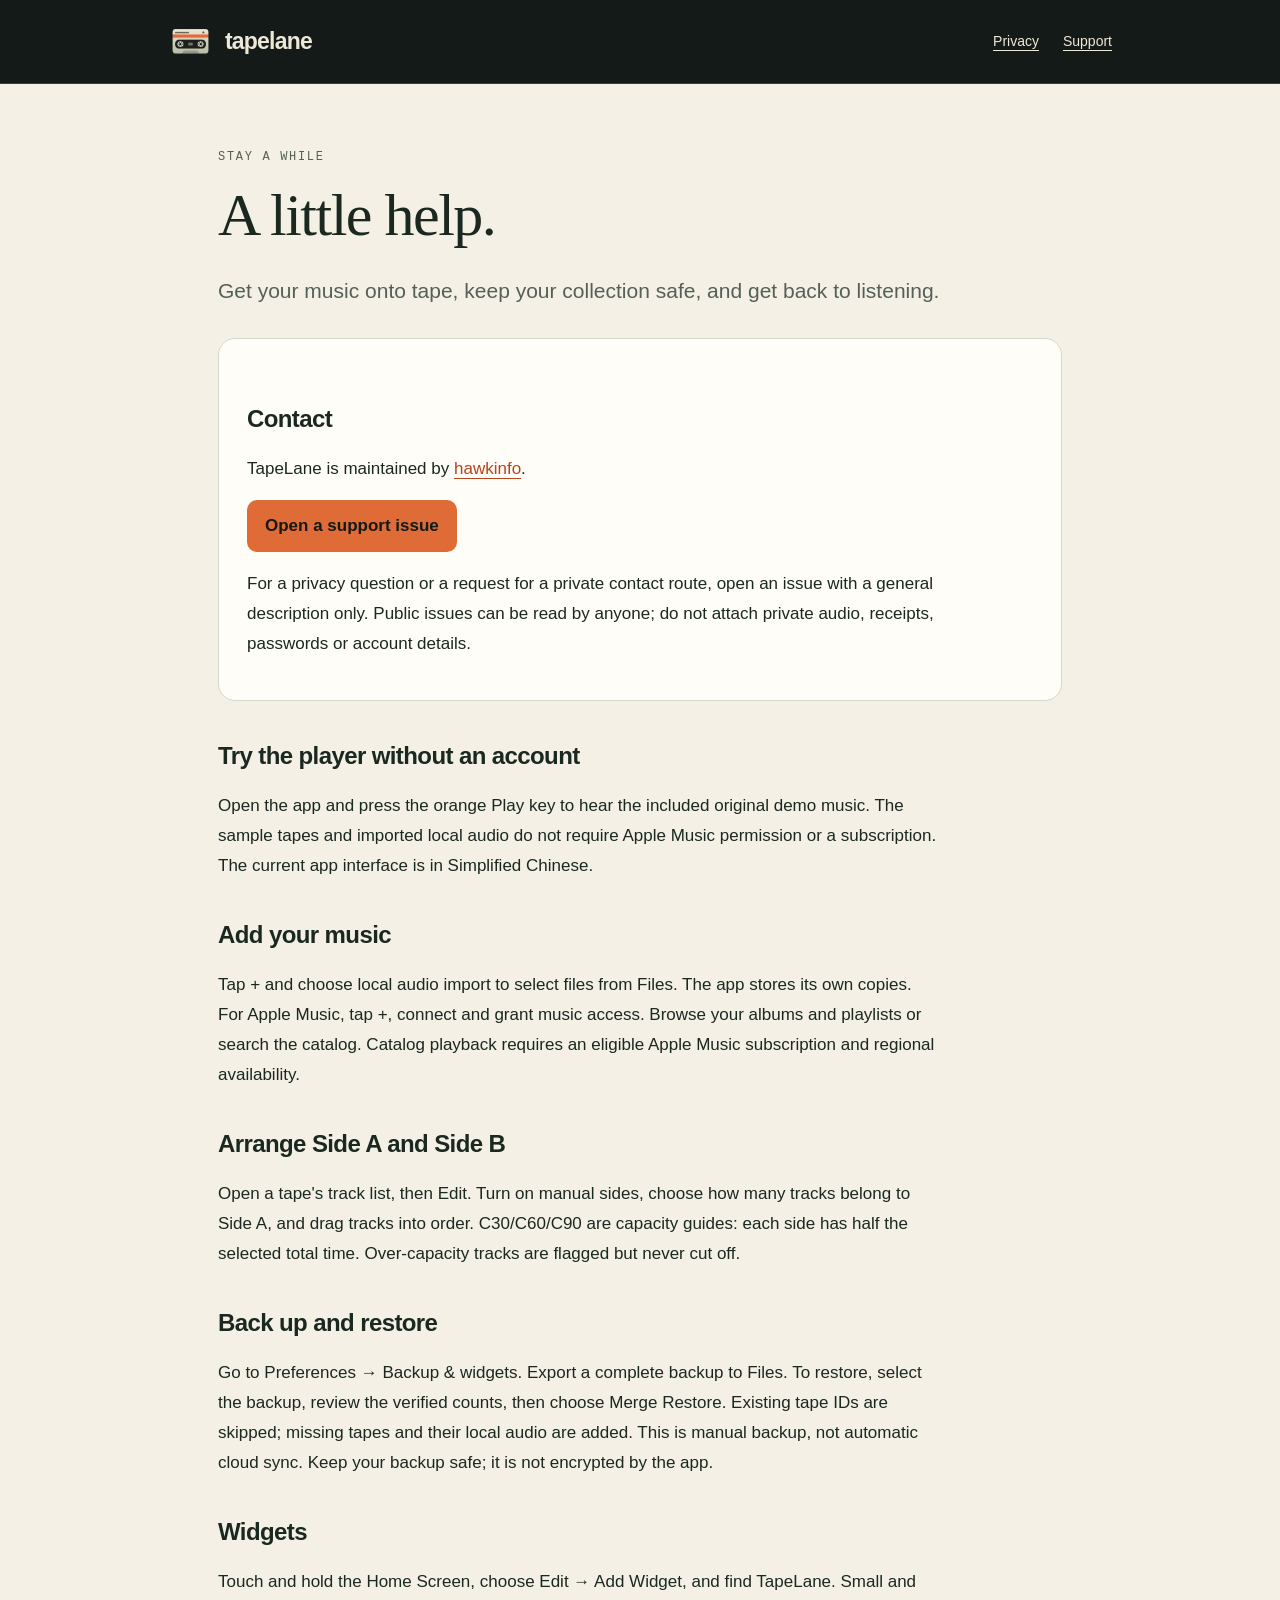
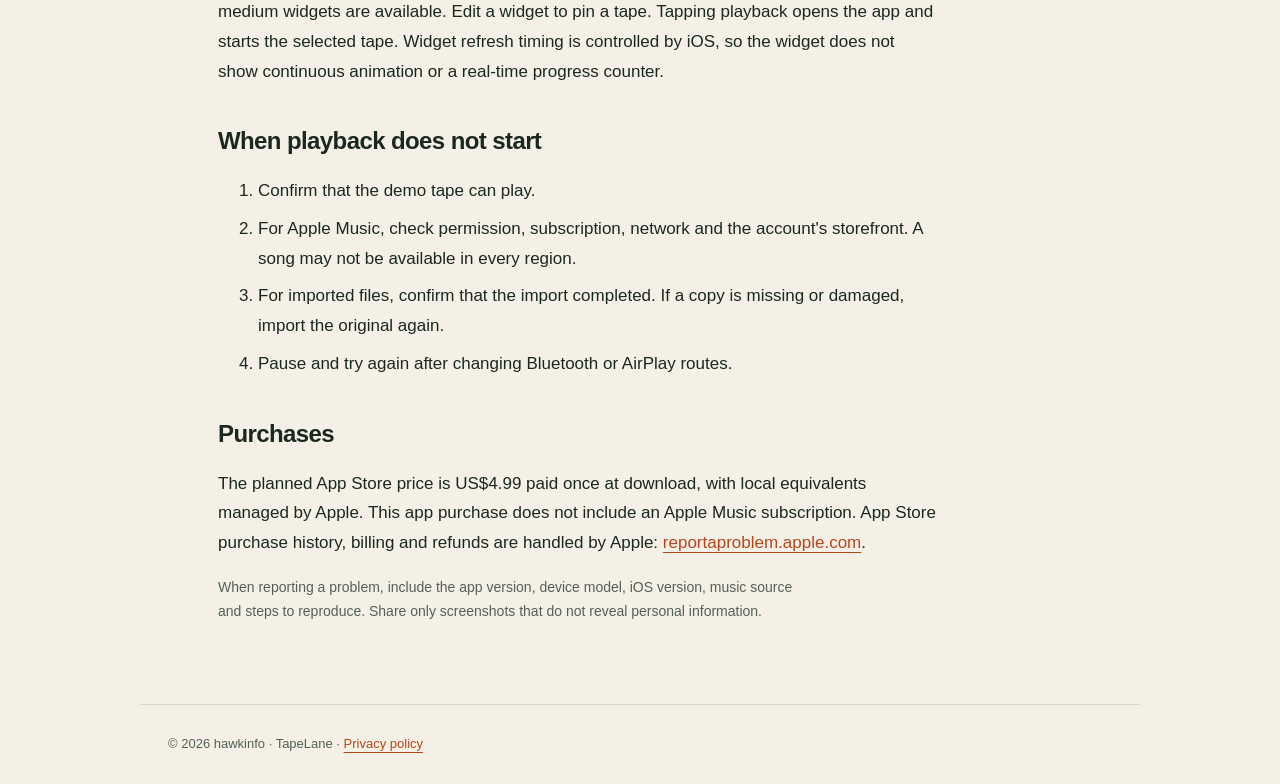
==== support/index.html @ 9ec32d36 "Publish TapeLane privacy policy and support website" ====
<!doctype html><html lang="en"><head><meta charset="utf-8"><meta name="viewport" content="width=device-width,initial-scale=1"><meta name="description" content="TapeLane support, music permission help, backup instructions and contact options."><title>TapeLane Support</title><link rel="icon" href="../assets/icon.png"><link rel="stylesheet" href="../style.css"></head><body>
<header><nav aria-label="Main"><a class="brand" href="../"><img src="../assets/icon.png" alt="">tapelane</a><a href="../privacy/">Privacy</a><a href="./" aria-current="page">Support</a></nav></header><main><p class="eyebrow">Stay a while</p><h1>A little help.</h1><p class="lead">Get your music onto tape, keep your collection safe, and get back to listening.</p>
<section id="contact" class="card"><h2>Contact</h2><p>TapeLane is maintained by <a href="https://github.com/hawkinfo">hawkinfo</a>.</p><p><a class="button" href="https://github.com/hawkinfo/TapeLane-support/issues/new">Open a support issue</a></p><p>For a privacy question or a request for a private contact route, open an issue with a general description only. Public issues can be read by anyone; do not attach private audio, receipts, passwords or account details.</p></section>
<h2>Try the player without an account</h2><p>Open the app and press the orange Play key to hear the included original demo music. The sample tapes and imported local audio do not require Apple Music permission or a subscription. The current app interface is in Simplified Chinese.</p>
<h2>Add your music</h2><p>Tap + and choose local audio import to select files from Files. The app stores its own copies. For Apple Music, tap +, connect and grant music access. Browse your albums and playlists or search the catalog. Catalog playback requires an eligible Apple Music subscription and regional availability.</p>
<h2>Arrange Side A and Side B</h2><p>Open a tape's track list, then Edit. Turn on manual sides, choose how many tracks belong to Side A, and drag tracks into order. C30/C60/C90 are capacity guides: each side has half the selected total time. Over-capacity tracks are flagged but never cut off.</p>
<h2>Back up and restore</h2><p>Go to Preferences → Backup &amp; widgets. Export a complete backup to Files. To restore, select the backup, review the verified counts, then choose Merge Restore. Existing tape IDs are skipped; missing tapes and their local audio are added. This is manual backup, not automatic cloud sync. Keep your backup safe; it is not encrypted by the app.</p>
<h2>Widgets</h2><p>Touch and hold the Home Screen, choose Edit → Add Widget, and find TapeLane. Small and medium widgets are available. Edit a widget to pin a tape. Tapping playback opens the app and starts the selected tape. Widget refresh timing is controlled by iOS, so the widget does not show continuous animation or a real-time progress counter.</p>
<h2>When playback does not start</h2><ol><li>Confirm that the demo tape can play.</li><li>For Apple Music, check permission, subscription, network and the account's storefront. A song may not be available in every region.</li><li>For imported files, confirm that the import completed. If a copy is missing or damaged, import the original again.</li><li>Pause and try again after changing Bluetooth or AirPlay routes.</li></ol>
<h2>Purchases</h2><p>The planned App Store price is US$4.99 paid once at download, with local equivalents managed by Apple. This app purchase does not include an Apple Music subscription. App Store purchase history, billing and refunds are handled by Apple: <a href="https://reportaproblem.apple.com/">reportaproblem.apple.com</a>.</p>
<p class="meta">When reporting a problem, include the app version, device model, iOS version, music source and steps to reproduce. Share only screenshots that do not reveal personal information.</p>
</main><footer>© 2026 hawkinfo · TapeLane · <a href="../privacy/">Privacy policy</a></footer></body></html>
---- style.css ----
:root{color-scheme:light dark;--bg:#f4f0e6;--ink:#1b2820;--muted:#546056;--line:#d6d8ca;--panel:#fffdf7;--accent:#b7451c}*{box-sizing:border-box}body{margin:0;background:var(--bg);color:var(--ink);font:17px/1.75 -apple-system,BlinkMacSystemFont,"Segoe UI",sans-serif}a{color:var(--accent);text-underline-offset:4px}header{background:#141a17;color:#eee8d8;border-bottom:1px solid #344038}nav{max-width:1000px;margin:auto;padding:19px 28px;display:flex;align-items:center;gap:24px;flex-wrap:wrap}nav .brand{font-size:23px;font-weight:700;letter-spacing:-.8px;color:#eee8d8;text-decoration:none;margin-right:auto;display:flex;align-items:center;gap:12px}nav img{width:45px;height:45px;border-radius:10px}nav a{color:#eee8d8;font-size:14px}main{max-width:900px;margin:64px auto 80px;padding:0 28px}h1,h2{line-height:1.25;letter-spacing:-.025em}h1{font-size:clamp(38px,6vw,60px);font-family:Georgia,serif;font-weight:500;margin:10px 0 20px}h2{font-size:24px;margin-top:40px}p,ul,ol{max-width:76ch}.eyebrow{font:12px/1.5 ui-monospace,monospace;letter-spacing:.14em;color:var(--muted);text-transform:uppercase}.lead{font-size:21px;line-height:1.6;color:var(--muted)}.card{padding:25px 28px;border:1px solid var(--line);border-radius:17px;background:var(--panel);margin:30px 0}.grid{display:grid;grid-template-columns:repeat(auto-fit,minmax(220px,1fr));gap:20px}.grid .card{margin:0}.grid h2{margin-top:0;font-size:21px}.button{display:inline-block;background:#df6c36;color:#141a17;padding:11px 18px;border-radius:10px;text-decoration:none;font-weight:600}footer{max-width:1000px;margin:0 auto;padding:28px;border-top:1px solid var(--line);color:var(--muted);font-size:13px}.meta{color:var(--muted);font-size:14px}section{scroll-margin-top:24px}code{font-size:.9em}hr{border:0;border-top:1px solid var(--line);margin:48px 0}li{margin:8px 0}.hero-icon{width:140px;height:140px;border-radius:30px;box-shadow:0 12px 32px #141a1720;margin-bottom:24px}@media(prefers-color-scheme:dark){:root{--bg:#141a17;--ink:#eee8d8;--muted:#aeb8ad;--line:#364138;--panel:#202822;--accent:#ff9d6b}}@media(max-width:600px){main{margin-top:38px}nav{gap:15px}nav .brand{width:100%}.card{padding:20px}body{font-size:16px}}
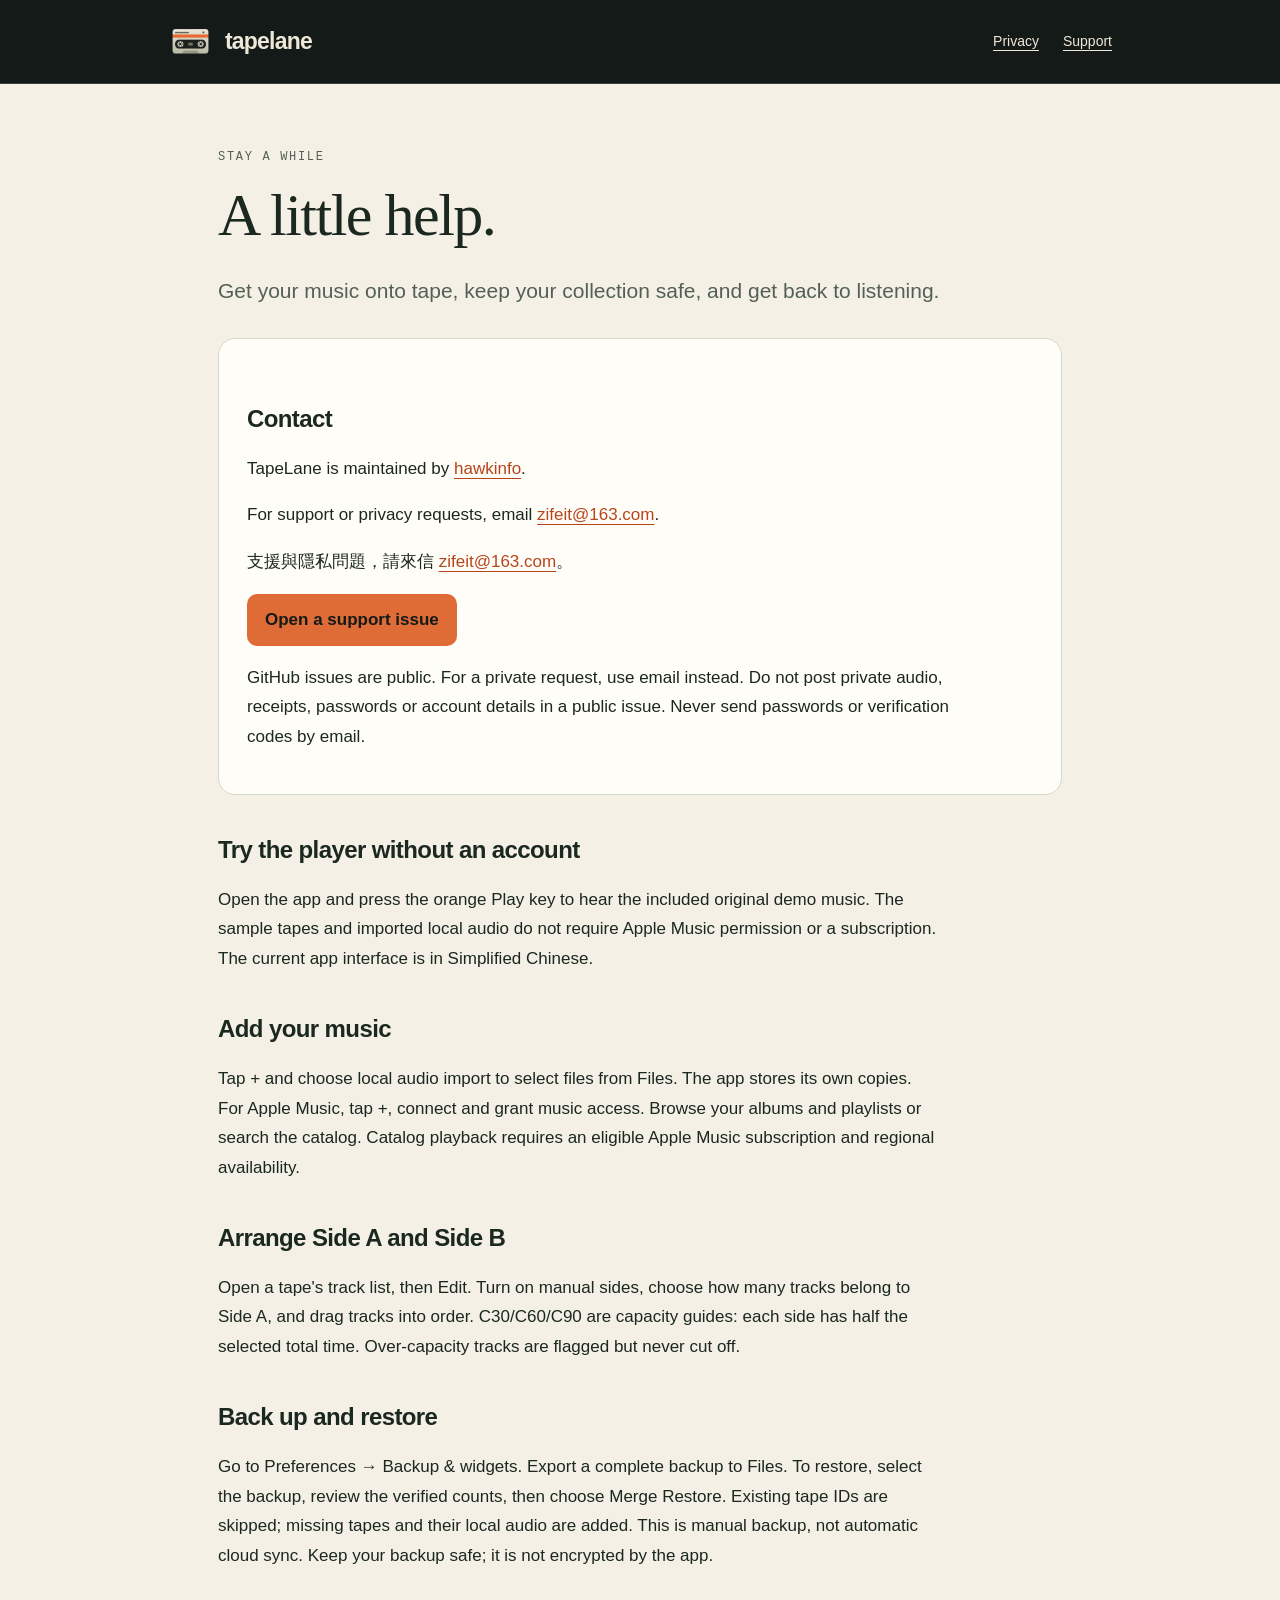
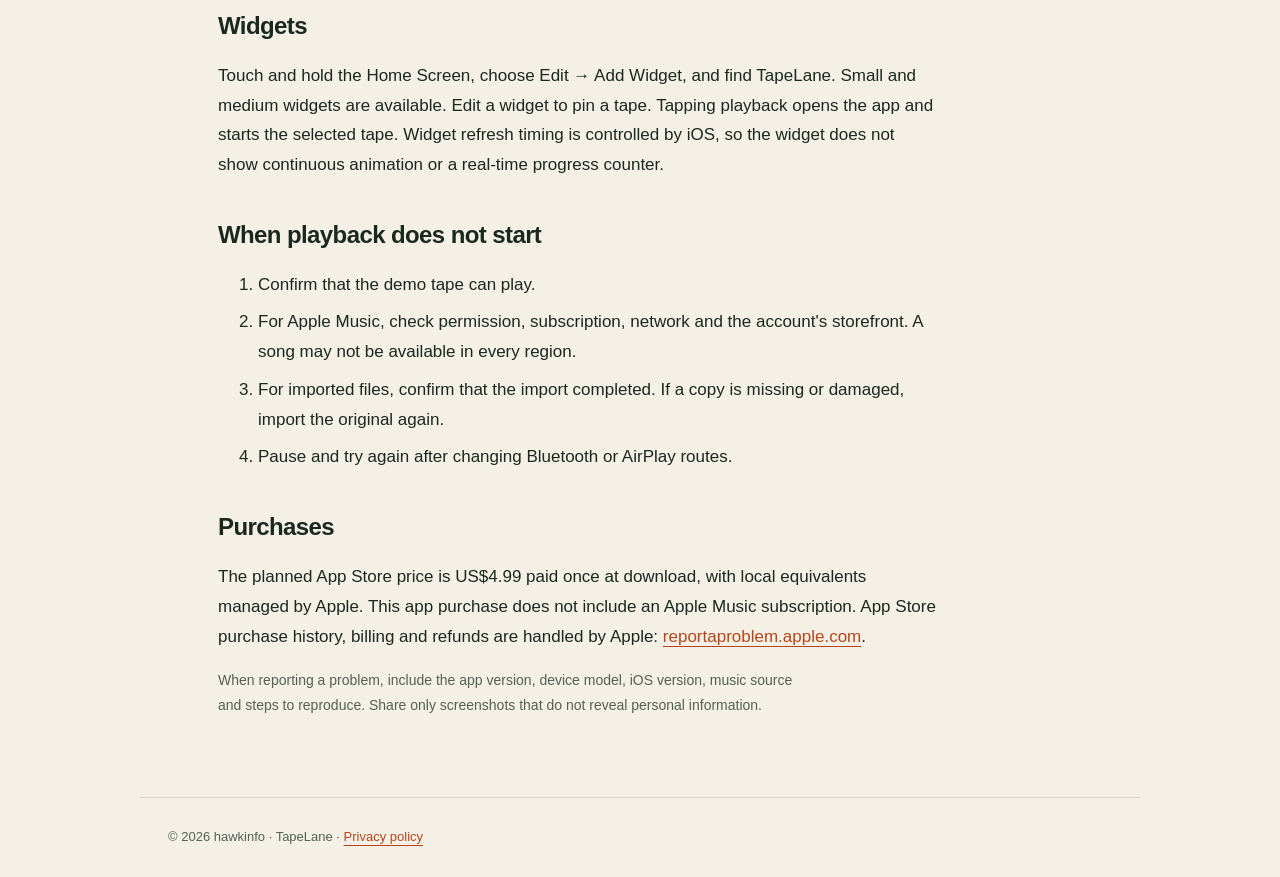
==== commit 6dba218c: "Add public support and privacy contact email" ====
--- a/support/index.html
+++ b/support/index.html
@@ -1,6 +1,6 @@
 <!doctype html><html lang="en"><head><meta charset="utf-8"><meta name="viewport" content="width=device-width,initial-scale=1"><meta name="description" content="TapeLane support, music permission help, backup instructions and contact options."><title>TapeLane Support</title><link rel="icon" href="../assets/icon.png"><link rel="stylesheet" href="../style.css"></head><body>
 <header><nav aria-label="Main"><a class="brand" href="../"><img src="../assets/icon.png" alt="">tapelane</a><a href="../privacy/">Privacy</a><a href="./" aria-current="page">Support</a></nav></header><main><p class="eyebrow">Stay a while</p><h1>A little help.</h1><p class="lead">Get your music onto tape, keep your collection safe, and get back to listening.</p>
-<section id="contact" class="card"><h2>Contact</h2><p>TapeLane is maintained by <a href="https://github.com/hawkinfo">hawkinfo</a>.</p><p><a class="button" href="https://github.com/hawkinfo/TapeLane-support/issues/new">Open a support issue</a></p><p>For a privacy question or a request for a private contact route, open an issue with a general description only. Public issues can be read by anyone; do not attach private audio, receipts, passwords or account details.</p></section>
+<section id="contact" class="card"><h2>Contact</h2><p>TapeLane is maintained by <a href="https://github.com/hawkinfo">hawkinfo</a>.</p><p>For support or privacy requests, email <a href="mailto:zifeit@163.com">zifeit@163.com</a>.</p><p lang="zh-Hant">支援與隱私問題，請來信 <a href="mailto:zifeit@163.com">zifeit@163.com</a>。</p><p><a class="button" href="https://github.com/hawkinfo/TapeLane-support/issues/new">Open a support issue</a></p><p>GitHub issues are public. For a private request, use email instead. Do not post private audio, receipts, passwords or account details in a public issue. Never send passwords or verification codes by email.</p></section>
 <h2>Try the player without an account</h2><p>Open the app and press the orange Play key to hear the included original demo music. The sample tapes and imported local audio do not require Apple Music permission or a subscription. The current app interface is in Simplified Chinese.</p>
 <h2>Add your music</h2><p>Tap + and choose local audio import to select files from Files. The app stores its own copies. For Apple Music, tap +, connect and grant music access. Browse your albums and playlists or search the catalog. Catalog playback requires an eligible Apple Music subscription and regional availability.</p>
 <h2>Arrange Side A and Side B</h2><p>Open a tape's track list, then Edit. Turn on manual sides, choose how many tracks belong to Side A, and drag tracks into order. C30/C60/C90 are capacity guides: each side has half the selected total time. Over-capacity tracks are flagged but never cut off.</p>
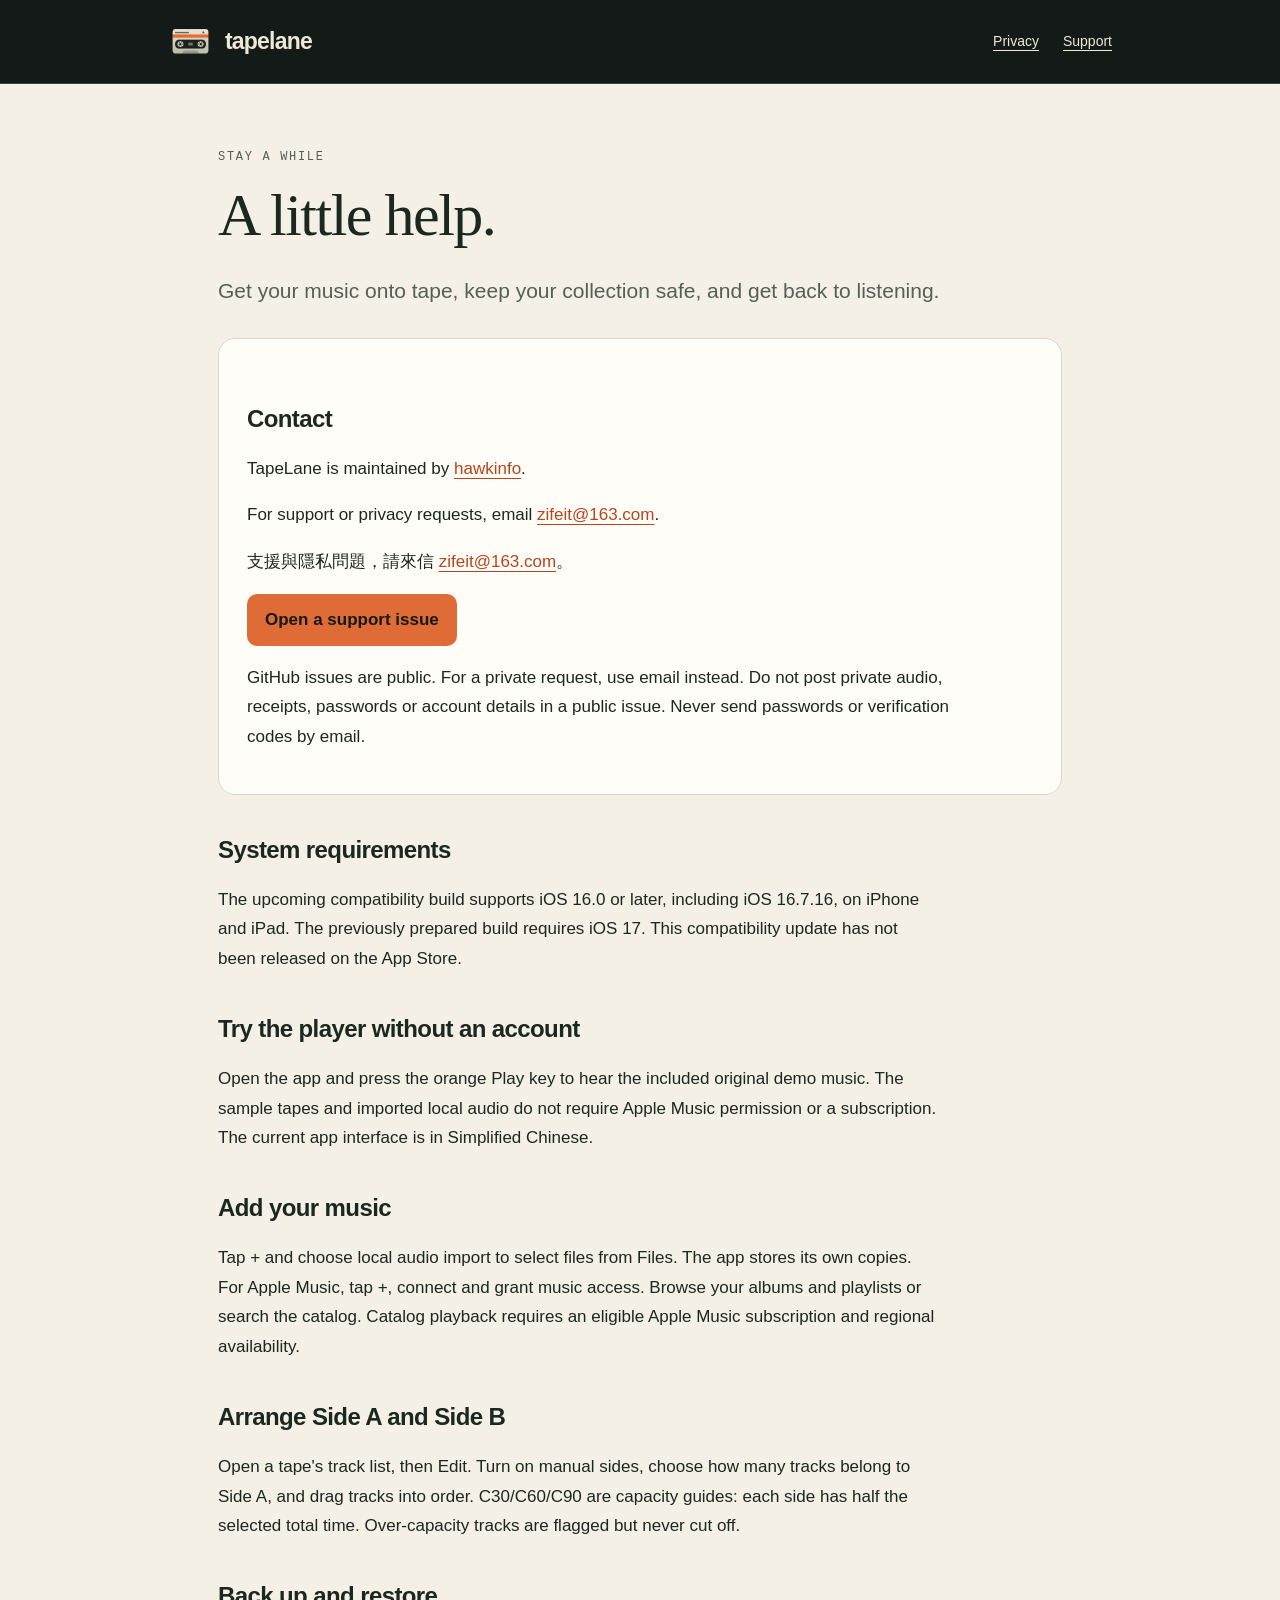
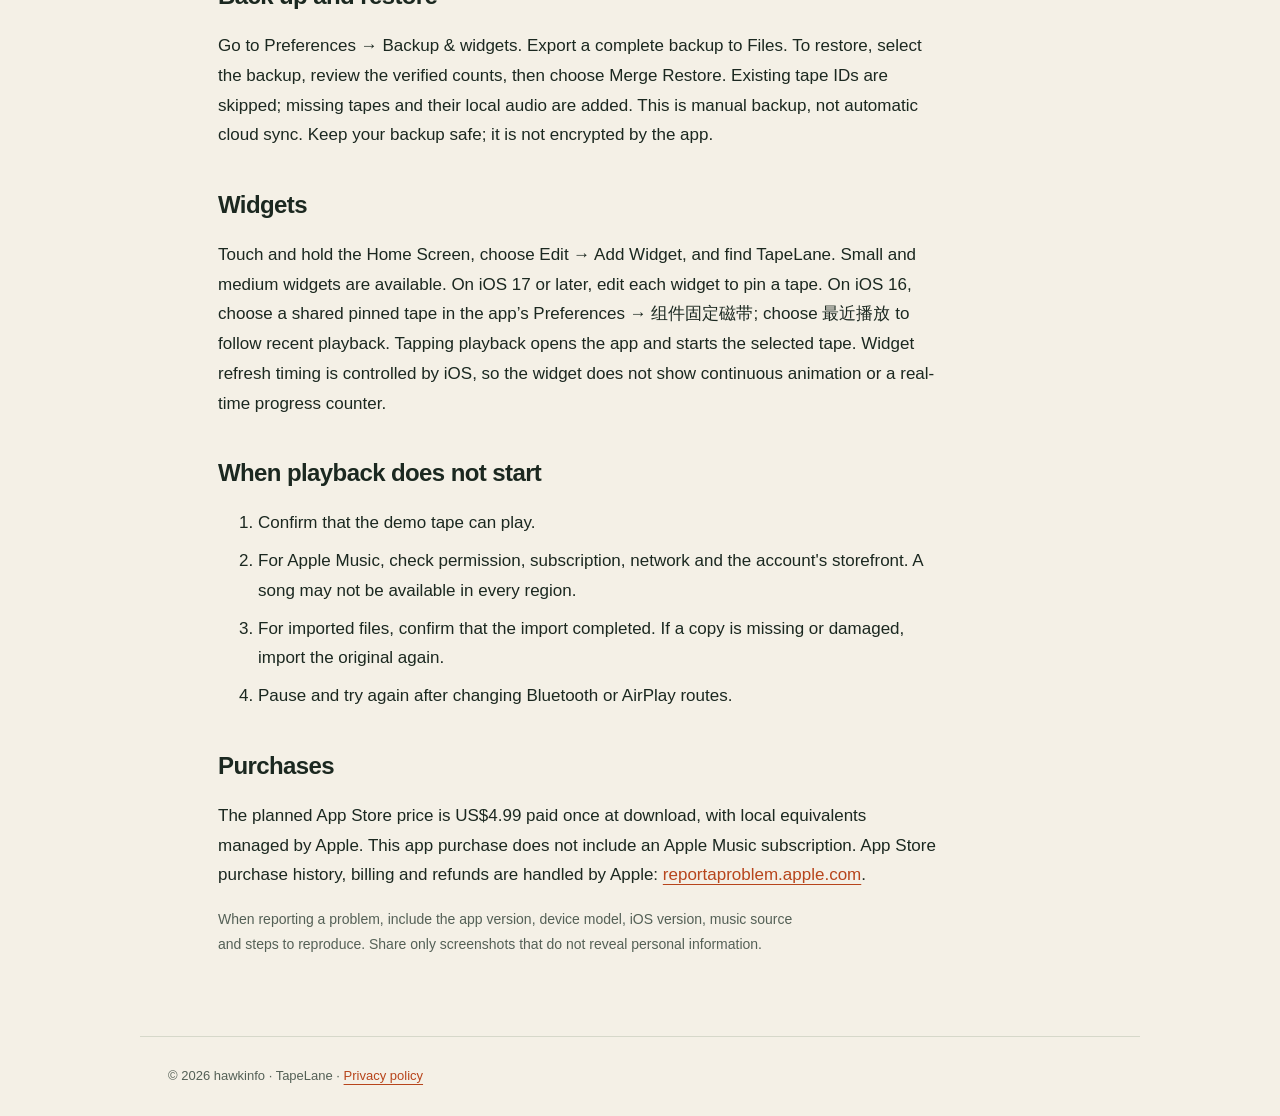
==== commit 0ed91627: "Document upcoming iOS 16 compatibility and widget settings" ====
--- a/support/index.html
+++ b/support/index.html
@@ -1,11 +1,12 @@
 <!doctype html><html lang="en"><head><meta charset="utf-8"><meta name="viewport" content="width=device-width,initial-scale=1"><meta name="description" content="TapeLane support, music permission help, backup instructions and contact options."><title>TapeLane Support</title><link rel="icon" href="../assets/icon.png"><link rel="stylesheet" href="../style.css"></head><body>
 <header><nav aria-label="Main"><a class="brand" href="../"><img src="../assets/icon.png" alt="">tapelane</a><a href="../privacy/">Privacy</a><a href="./" aria-current="page">Support</a></nav></header><main><p class="eyebrow">Stay a while</p><h1>A little help.</h1><p class="lead">Get your music onto tape, keep your collection safe, and get back to listening.</p>
 <section id="contact" class="card"><h2>Contact</h2><p>TapeLane is maintained by <a href="https://github.com/hawkinfo">hawkinfo</a>.</p><p>For support or privacy requests, email <a href="mailto:zifeit@163.com">zifeit@163.com</a>.</p><p lang="zh-Hant">支援與隱私問題，請來信 <a href="mailto:zifeit@163.com">zifeit@163.com</a>。</p><p><a class="button" href="https://github.com/hawkinfo/TapeLane-support/issues/new">Open a support issue</a></p><p>GitHub issues are public. For a private request, use email instead. Do not post private audio, receipts, passwords or account details in a public issue. Never send passwords or verification codes by email.</p></section>
+<h2>System requirements</h2><p>The upcoming compatibility build supports iOS 16.0 or later, including iOS 16.7.16, on iPhone and iPad. The previously prepared build requires iOS 17. This compatibility update has not been released on the App Store.</p>
 <h2>Try the player without an account</h2><p>Open the app and press the orange Play key to hear the included original demo music. The sample tapes and imported local audio do not require Apple Music permission or a subscription. The current app interface is in Simplified Chinese.</p>
 <h2>Add your music</h2><p>Tap + and choose local audio import to select files from Files. The app stores its own copies. For Apple Music, tap +, connect and grant music access. Browse your albums and playlists or search the catalog. Catalog playback requires an eligible Apple Music subscription and regional availability.</p>
 <h2>Arrange Side A and Side B</h2><p>Open a tape's track list, then Edit. Turn on manual sides, choose how many tracks belong to Side A, and drag tracks into order. C30/C60/C90 are capacity guides: each side has half the selected total time. Over-capacity tracks are flagged but never cut off.</p>
 <h2>Back up and restore</h2><p>Go to Preferences → Backup &amp; widgets. Export a complete backup to Files. To restore, select the backup, review the verified counts, then choose Merge Restore. Existing tape IDs are skipped; missing tapes and their local audio are added. This is manual backup, not automatic cloud sync. Keep your backup safe; it is not encrypted by the app.</p>
-<h2>Widgets</h2><p>Touch and hold the Home Screen, choose Edit → Add Widget, and find TapeLane. Small and medium widgets are available. Edit a widget to pin a tape. Tapping playback opens the app and starts the selected tape. Widget refresh timing is controlled by iOS, so the widget does not show continuous animation or a real-time progress counter.</p>
+<h2>Widgets</h2><p>Touch and hold the Home Screen, choose Edit → Add Widget, and find TapeLane. Small and medium widgets are available. On iOS 17 or later, edit each widget to pin a tape. On iOS 16, choose a shared pinned tape in the app’s Preferences → 组件固定磁带; choose 最近播放 to follow recent playback. Tapping playback opens the app and starts the selected tape. Widget refresh timing is controlled by iOS, so the widget does not show continuous animation or a real-time progress counter.</p>
 <h2>When playback does not start</h2><ol><li>Confirm that the demo tape can play.</li><li>For Apple Music, check permission, subscription, network and the account's storefront. A song may not be available in every region.</li><li>For imported files, confirm that the import completed. If a copy is missing or damaged, import the original again.</li><li>Pause and try again after changing Bluetooth or AirPlay routes.</li></ol>
 <h2>Purchases</h2><p>The planned App Store price is US$4.99 paid once at download, with local equivalents managed by Apple. This app purchase does not include an Apple Music subscription. App Store purchase history, billing and refunds are handled by Apple: <a href="https://reportaproblem.apple.com/">reportaproblem.apple.com</a>.</p>
 <p class="meta">When reporting a problem, include the app version, device model, iOS version, music source and steps to reproduce. Share only screenshots that do not reveal personal information.</p>
